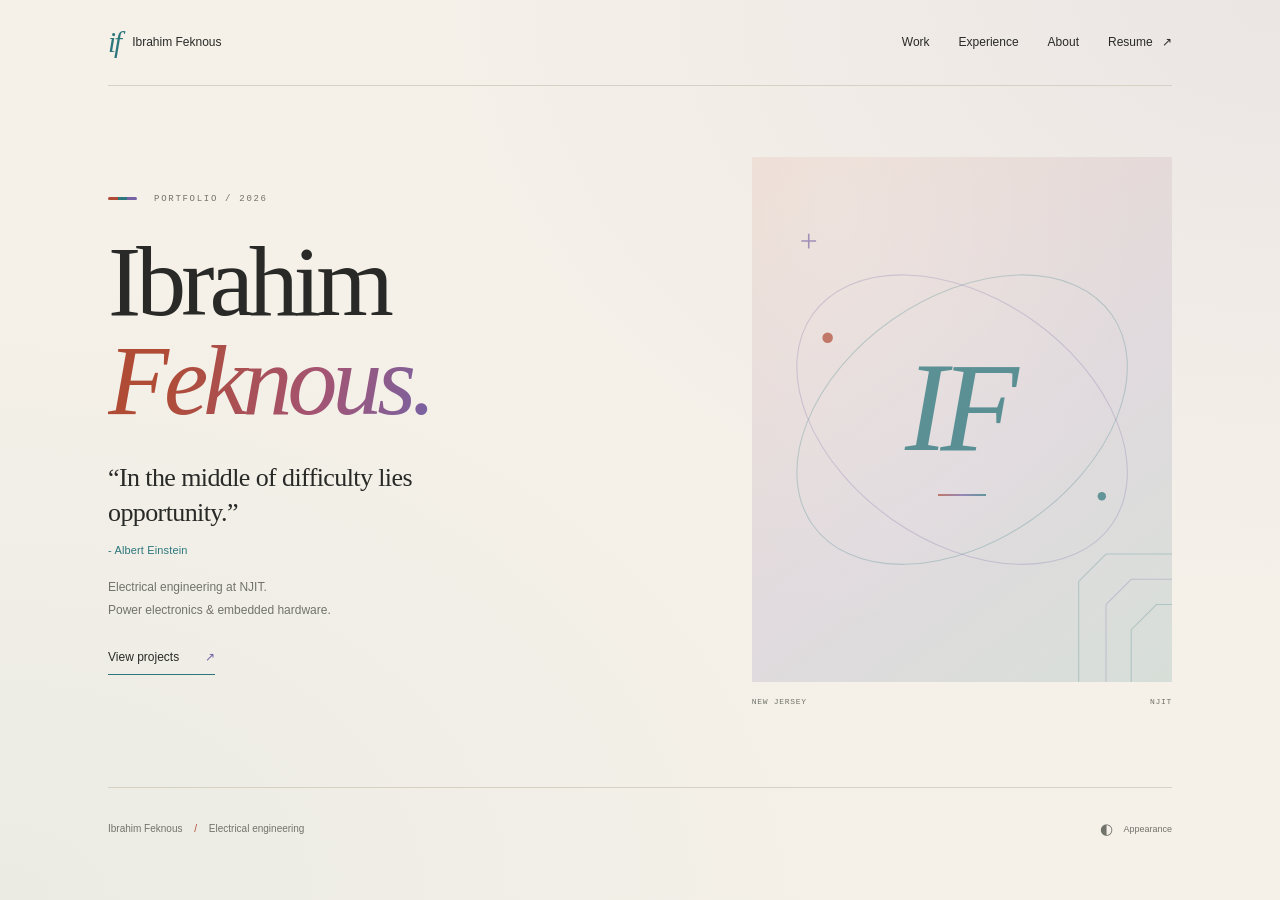
==== index.html @ 660dbc73 "Add homepage quote, orbit cursor, color accents and updated resume Add the requested quote and attri" ====
<!doctype html><html lang="en">
<head>
<meta charset="utf-8">
<meta name="viewport" content="width=device-width,initial-scale=1">
<meta name="theme-color" content="#f5f1e9">
<meta name="description" content="Ibrahim Feknous. Electrical engineering at NJIT. Power electronics, embedded hardware, and energy systems.">
<link rel="icon" href="favicon.svg" type="image/svg+xml">
<link rel="stylesheet" href="styles.css">
<link rel="stylesheet" href="color.css">
<script src="content.js" defer>
</script>
<script src="app.js" defer>
</script>
<script src="portfolio-effects.js" defer>
</script>
<title>Ibrahim Feknous | Electrical Engineering</title>
</head>
<body class="home">
<div class="shell"><a class="skip" href="#main">Skip to content</a>
<header class="site-header"><a class="identity" href="index.html"><span class="logo">if</span><span>Ibrahim Feknous</span></a>
<nav aria-label="Main navigation"><a href="projects.html">Work</a><a href="experience.html">Experience</a><a href="about.html">About</a><a class="resume" href="ibrahim-feknous-resume.pdf" target="_blank" rel="noopener">Resume <span aria-hidden="true">↗</span></a>
</nav>
</header>
<main id="main">
<section class="home-hero">
<div class="hero-copy">
<p class="eyebrow"><span class="small-line"></span> PORTFOLIO / 2026</p>
<h1>Ibrahim<br><em>Feknous.</em>
</h1>
<blockquote class="intro home-quote"><p>“In the middle of difficulty lies opportunity.”</p><cite>- Albert Einstein</cite></blockquote>
<p class="hero-description">Electrical engineering at NJIT.<br>Power electronics &amp; embedded hardware.</p><a class="inline-link" href="projects.html">View projects <span aria-hidden="true">↗</span></a>
</div>
<figure class="portrait">
<div class="portrait-media" id="portrait-media">
<div class="portrait-fallback" aria-hidden="true"><span class="portrait-initials">IF</span><span class="portrait-rule"></span>
</div>
</div>
<figcaption><span>NEW JERSEY</span><span>NJIT</span>
</figcaption>
</figure>
</section>
</main>
<footer class="site-footer"><span>Ibrahim Feknous <span class="footer-dot">/</span> Electrical engineering</span>
<div class="socials" data-contact-links>
</div><button class="theme-toggle" aria-label="Switch to dark mode">◐ <span>Appearance</span></button>
</footer>
</div>
<dialog id="image-dialog" aria-label="Image viewer"><button class="image-close" aria-label="Close image">Close ×</button>
<figure><img alt="">
<figcaption>
</figcaption>
</figure>
</dialog>
</body></html>
---- styles.css ----
:root{color-scheme:light;--bg:#f5f1e9;--fg:#292a27;--sub:#72736b;--line:#d6d0c5;--accent:#a94c35;--photo:#e6ded2;--soft:#eee8de;--serif:Georgia,'Times New Roman',serif;--sans:'Segoe UI',Arial,sans-serif;--mono:'Courier New',monospace}html[data-theme=dark]{color-scheme:dark;--bg:#252622;--fg:#eeece4;--sub:#b2b1a7;--line:#48483e;--accent:#de9178;--photo:#38382f;--soft:#303129}*{box-sizing:border-box}html{scroll-behavior:smooth}body{margin:0;background:var(--bg);color:var(--fg);font:15px/1.8 var(--sans)}a{color:inherit;text-decoration:none}button{font:inherit}a,button{-webkit-tap-highlight-color:transparent}a:focus-visible,button:focus-visible{outline:2px solid var(--accent);outline-offset:5px}a:hover{color:var(--accent)}h1,h2,h3,p,figure{margin:0}h1,h2,h3{font-family:var(--serif);font-weight:400;line-height:1.12}h1 em{font-weight:400;color:var(--accent)}::selection{background:var(--photo)}.shell{max-width:1160px;margin:auto;padding:0 48px}.site-header{display:flex;align-items:center;justify-content:space-between;gap:25px;padding:28px 0;border-bottom:1px solid var(--line)}.identity{display:flex;align-items:center;gap:12px;font-size:12px;font-weight:500}.logo{font:italic 29px/1 var(--serif);letter-spacing:-2px;color:var(--accent)}.site-header nav{display:flex;align-items:center;gap:29px;font-size:12px}.site-header nav [aria-current=page]{color:var(--accent)}.resume span{margin-left:6px}.home-hero{display:grid;grid-template-columns:1.1fr .85fr;gap:100px;padding:71px 0 63px;align-items:center}.eyebrow,.aside-label{font:9px/1.7 var(--mono);letter-spacing:1.7px;color:var(--sub)}.small-line{display:inline-block;vertical-align:middle;width:23px;height:1px;background:var(--accent);margin-right:10px}.home h1{font-size:clamp(70px,7.8vw,104px);line-height:.99;letter-spacing:-5px;margin-top:26px}.home h1 em{font-style:italic}.intro{font-family:var(--serif);font-size:26px;line-height:1.35;letter-spacing:-.6px;margin-top:29px}.hero-description{max-width:350px;font-size:12px;line-height:1.9;color:var(--sub);margin-top:17px}.inline-link{display:inline-block;margin-top:25px;font-size:12px;border-bottom:1px solid var(--fg);padding-bottom:5px}.inline-link span{margin-left:23px;color:var(--accent)}.portrait-media{aspect-ratio:4/5;background:var(--photo);position:relative;overflow:hidden}.portrait-fallback{position:absolute;inset:0;display:flex;flex-direction:column;align-items:center;justify-content:center;background:radial-gradient(ellipse at 20% 10%,#ffffff38,transparent 65%)}.portrait-initials{font:italic clamp(70px,10vw,134px)/1 var(--serif);color:var(--accent);opacity:.75;letter-spacing:-10px;padding-right:10px}.portrait-rule{width:40px;height:1px;background:var(--accent);opacity:.5;margin-top:23px}.portrait figcaption{display:flex;justify-content:space-between;font:8px/1.6 var(--mono);letter-spacing:.7px;color:var(--sub);margin-top:14px}.site-footer{margin-top:45px;border-top:1px solid var(--line);padding:23px 0 30px;display:flex;align-items:center;justify-content:space-between;gap:20px;font-size:10px;color:var(--sub)}.home .site-footer{margin-top:15px}.footer-dot{margin:0 9px;color:var(--accent)}.theme-toggle{border:0;background:none;padding:4px 0;color:var(--sub);font-size:15px;cursor:pointer}.theme-toggle span{font-size:9px;vertical-align:2px;margin-left:6px}.socials{display:flex;flex-wrap:wrap;gap:17px;font-size:10px}.page-title{padding:65px 0 49px}.page-title h1{font-size:65px;letter-spacing:-2.8px;margin-top:20px}.work-title{display:flex;align-items:flex-end;justify-content:space-between;gap:30px}.work-title>p{font-size:12px;color:var(--sub);padding-bottom:6px}.about-layout,.experience-layout{display:grid;grid-template-columns:240px 1fr;gap:80px}.about-layout aside{border-top:1px solid var(--line);padding-top:22px;font-size:11px;color:var(--sub);line-height:1.9}.aside-name{font:21px var(--serif);color:var(--fg);margin:18px 0 9px}.prose{font-size:14px;line-height:1.95}.prose>p{margin-bottom:23px;color:var(--sub)}.prose .large-copy{font:27px/1.4 var(--serif);color:var(--fg);letter-spacing:-.5px;margin-bottom:25px}.about-block{border-top:1px solid var(--line);padding-top:22px;margin-top:28px}.about-block h2{font-size:22px;margin-bottom:13px}.about-block p{font-size:12px;color:var(--sub)}.skill-list{line-height:2.2}.experience-layout>.aside-label{padding-top:22px;border-top:1px solid var(--line)}.experience-item{padding:23px 0 29px;border-top:1px solid var(--line)}.experience-item h3{font-size:25px;letter-spacing:-.6px}.role{font-size:12px;color:var(--sub);margin-top:6px}.date{font:9px/1.8 var(--mono);color:var(--sub)}.experience-item .date{display:block;margin-top:5px}.experience-item ul{font-size:12px;line-height:1.95;padding-left:17px;margin:17px 0 0;color:var(--sub)}.experience-item li+li{margin-top:7px}.leadership-section{margin-top:30px}.leadership-item{border-top:1px solid var(--line);padding:23px 0 28px}.leadership-item h3{font-size:25px}.leadership-item>p:last-child{font-size:12px;line-height:1.95;color:var(--sub);margin-top:15px}.work-row{border-top:1px solid var(--line);padding:26px 0;display:grid;grid-template-columns:180px 1fr 25px;gap:33px;align-items:center}.work-row:last-child{border-bottom:1px solid var(--line)}.work-cover{width:180px;aspect-ratio:4/3;background:var(--photo);position:relative;overflow:hidden}.work-fallback{height:100%;display:flex;align-items:center;justify-content:center;flex-direction:column;color:var(--accent);gap:11px}.work-fallback .work-number{font:italic 48px/1 var(--serif);letter-spacing:-3px}.work-fallback .work-type{font:7px var(--mono);letter-spacing:1.7px;color:var(--sub)}.work-title-line{display:flex;justify-content:space-between;gap:15px;align-items:baseline}.work-copy h2{font-size:29px;letter-spacing:-.7px}.work-row:hover h2{color:var(--accent)}.work-copy .date{margin-top:9px;display:block}.work-copy>p{font-size:12px;color:var(--sub);margin-top:12px;max-width:540px;line-height:1.85}.work-arrow{font-size:19px;color:var(--accent)}.project-back{display:inline-block;font-size:11px;color:var(--sub);margin-top:35px}.detail-title{padding:35px 0 30px;max-width:820px}.detail-title h1{font-size:59px;letter-spacing:-2px;margin-top:15px}.detail-meta{display:flex;flex-wrap:wrap;gap:25px;margin-top:22px;font:10px/1.7 var(--mono);color:var(--sub)}.detail-cover{aspect-ratio:16/8;background:var(--photo);position:relative;overflow:hidden;margin:8px 0 40px}.detail-cover .work-number{font-size:95px}.detail-cover .work-type{font-size:10px}.detail-layout{display:grid;grid-template-columns:240px 1fr;gap:80px}.detail-overview{font:25px/1.5 var(--serif);letter-spacing:-.4px}.detail-body h2{font:10px/1.7 var(--mono);letter-spacing:1.7px;color:var(--sub);margin:30px 0 15px}.detail-body ul{padding-left:19px;font-size:13px;line-height:1.95;color:var(--sub);margin:0}.detail-body li+li{margin-top:11px}.detail-note{font-size:11px;line-height:1.9;color:var(--sub);border-top:1px solid var(--line);margin-top:27px;padding-top:19px}.detail-tools{font-size:12px;line-height:2;color:var(--sub)}.detail-aside .aside-label{margin-bottom:15px}.detail-aside{border-top:1px solid var(--line);padding-top:20px}.detail-next{border-top:1px solid var(--line);padding-top:24px;margin-top:45px;display:flex;align-items:center;justify-content:space-between;gap:25px;font-size:12px}.detail-next a{color:var(--accent)}.gallery{display:grid;grid-template-columns:repeat(2,minmax(0,1fr));gap:24px;margin-top:35px}.gallery:empty{display:none}.gallery figure{min-width:0}.gallery-media{aspect-ratio:4/3;background:var(--photo);overflow:hidden}.gallery figcaption{font-size:10px;line-height:1.8;color:var(--sub);margin-top:9px}.photo-image{display:block;width:100%;height:100%;object-fit:cover;position:relative;z-index:1}.photo-button{position:absolute;inset:0;width:100%;height:100%;padding:0;border:0;cursor:zoom-in;background:none}.gallery-media{position:relative}.portrait-media .photo-image{position:absolute;inset:0}dialog{border:1px solid var(--line);padding:18px;background:var(--bg);color:var(--fg);max-width:min(1000px,95vw);max-height:92vh}dialog::backdrop{background:#181913d9;backdrop-filter:blur(4px)}.image-close{display:block;margin-left:auto;border:0;background:none;color:var(--fg);padding:0 0 12px;cursor:pointer;font-size:12px}dialog img{display:block;max-width:100%;max-height:75vh;object-fit:contain;margin:auto}dialog figcaption{font-size:11px;color:var(--sub);padding-top:10px}.skip{position:absolute;top:-90px;left:15px;background:var(--fg);color:var(--bg);padding:8px;z-index:50}.skip:focus{top:8px}.not-found{padding:80px 0}.not-found h1{font-size:50px;margin-bottom:25px}
@media(max-width:1000px){.shell{padding:0 32px}.home-hero{gap:55px}.home h1{font-size:85px}.about-layout,.experience-layout,.detail-layout{grid-template-columns:190px 1fr;gap:50px}.work-row{grid-template-columns:150px 1fr 20px;gap:27px}.work-cover{width:150px}.work-copy h2{font-size:26px}}
@media(max-width:720px){.shell{padding:0 24px}.site-header{padding:24px 0;gap:15px}.identity>span:last-child{display:none}.site-header nav{gap:20px;font-size:11px}.home-hero{grid-template-columns:1fr 1fr;gap:25px;padding:49px 0 40px}.home h1{font-size:68px;letter-spacing:-3px}.eyebrow{font-size:8px;letter-spacing:1px}.small-line{width:15px;margin-right:5px}.intro{font-size:22px;margin-top:24px}.hero-description{font-size:11px}.portrait-initials{font-size:80px}.portrait figcaption{font-size:6px;flex-wrap:wrap;gap:4px}.site-footer{flex-wrap:wrap;gap:15px;font-size:9px}.page-title{padding:45px 0 35px}.page-title h1{font-size:52px;letter-spacing:-2px}.work-title{flex-direction:column;align-items:flex-start;gap:20px}.about-layout,.experience-layout,.detail-layout{grid-template-columns:1fr;gap:25px}.about-layout aside{display:none}.experience-layout>.aside-label{border:0;padding:0}.experience-item h3,.leadership-item h3{font-size:24px}.leadership-section{margin-top:30px}.work-row{grid-template-columns:110px 1fr 16px;gap:18px;padding:23px 0}.work-cover{width:110px}.work-copy h2{font-size:24px}.work-copy>p{font-size:11px;line-height:1.8;margin-top:8px}.work-copy .date{font-size:8px;line-height:1.8}.work-number{font-size:38px!important}.work-type{font-size:6px!important;letter-spacing:1px!important}.work-arrow{font-size:16px}.detail-title h1{font-size:45px}.detail-cover{margin-bottom:28px}.detail-cover .work-number{font-size:75px!important}.detail-aside{display:flex;gap:20px;align-items:baseline}.detail-aside .aside-label{white-space:nowrap;margin:0}.detail-overview{font-size:23px}.gallery{gap:17px}.theme-toggle span{display:none}}
@media(max-width:480px){.home-hero{grid-template-columns:1fr;gap:35px;padding-top:39px}.hero-copy{max-width:360px}.home h1{font-size:83px;letter-spacing:-4px}.intro{font-size:24px}.intro br{display:none}.hero-description{font-size:12px;max-width:350px}.portrait{width:100%;max-width:350px;margin-left:auto}.portrait-media{aspect-ratio:5/4}.portrait-initials{font-size:105px}.portrait figcaption{font-size:7px}.portrait-rule{margin-top:15px}.site-header nav{gap:17px;font-size:10px}.page-title h1{font-size:47px}.work-row{grid-template-columns:83px 1fr 12px;gap:16px}.work-cover{width:83px;aspect-ratio:1}.work-copy h2{font-size:22px;line-height:1.2}.work-copy>p{display:none}.work-number{font-size:32px!important}.work-type{font-size:5px!important}.work-copy .date{font-size:7px}.detail-title h1{font-size:39px}.detail-cover{aspect-ratio:4/3}.detail-meta{gap:8px 18px;font-size:8px}.detail-next{font-size:11px}.gallery{grid-template-columns:1fr}.prose .large-copy{font-size:25px}}
@media(prefers-reduced-motion:reduce){html{scroll-behavior:auto}}

.work-cover>.photo-image{position:absolute;inset:0}
---- color.css ----
/* A little color, without changing the portfolio's layout. */
:root {
  --teal: #2d777c;
  --violet: #7663a5;
  --accent: #b04c36;
}
html[data-theme=dark] {
  --teal: #79c6c1;
  --violet: #b4a0e0;
  --accent: #eea18a;
}
body {
  min-height: 100vh;
  background-image:
    radial-gradient(ellipse at 100% 0, color-mix(in srgb, var(--violet) 8%, transparent), transparent 48%),
    radial-gradient(ellipse at 0 100%, color-mix(in srgb, var(--teal) 5%, transparent), transparent 50%);
}
.logo { color: var(--teal); }
.small-line {
  width: 29px;
  height: 3px;
  border-radius: 2px;
  background: linear-gradient(90deg, var(--accent) 33%, var(--teal) 33% 66%, var(--violet) 66%);
}
.home h1 em {
  background: linear-gradient(105deg, var(--accent) 20%, #a45472 65%, var(--violet));
  color: transparent;
  background-clip: text;
  -webkit-background-clip: text;
}
html[data-theme=dark] .home h1 em {
  background-image: linear-gradient(105deg, var(--accent), #e4a5c2 65%, var(--violet));
}
.home-quote {
  margin: 29px 0 0;
  max-width: 390px;
  position: relative;
}
.home-quote p { margin: 0; }
.home-quote cite {
  display: block;
  margin-top: 12px;
  font: normal 11px/1.6 var(--sans);
  letter-spacing: .15px;
  color: var(--teal);
}
.portrait-media {
  background: linear-gradient(145deg,
    color-mix(in srgb, var(--accent) 14%, var(--bg)),
    color-mix(in srgb, var(--violet) 16%, var(--bg)) 57%,
    color-mix(in srgb, var(--teal) 15%, var(--bg)));
}
.portrait-fallback { isolation: isolate; }
.portrait-initials {
  position: relative;
  z-index: 1;
  color: var(--teal);
  letter-spacing: -7px;
  padding-right: 7px;
}
.portrait-rule {
  position: relative;
  z-index: 1;
  width: 48px;
  height: 2px;
  opacity: .7;
  background: linear-gradient(90deg, var(--accent), var(--violet), var(--teal));
}
.inline-link {
  border-color: var(--teal);
  transition: color 180ms ease, border-color 180ms ease;
}
.inline-link:hover { color: var(--teal); border-color: var(--violet); }
.inline-link span { color: var(--violet); }
.site-header nav a:hover { color: var(--teal); }
.work-row:nth-child(3n+1) .work-cover {
  background: color-mix(in srgb, var(--teal) 12%, var(--bg));
}
.work-row:nth-child(3n+2) .work-cover {
  background: color-mix(in srgb, var(--violet) 14%, var(--bg));
}
.work-row:nth-child(3n+3) .work-cover {
  background: color-mix(in srgb, var(--accent) 12%, var(--bg));
}
.work-row:nth-child(3n+1) .work-number { color: var(--teal); }
.work-row:nth-child(3n+2) .work-number { color: var(--violet); }
.work-row:nth-child(3n+3) .work-number { color: var(--accent); }
.project-back:hover, .detail-next a { color: var(--teal); }
@media (forced-colors: active) {
  .home h1 em { background: none; color: CanvasText; }
}
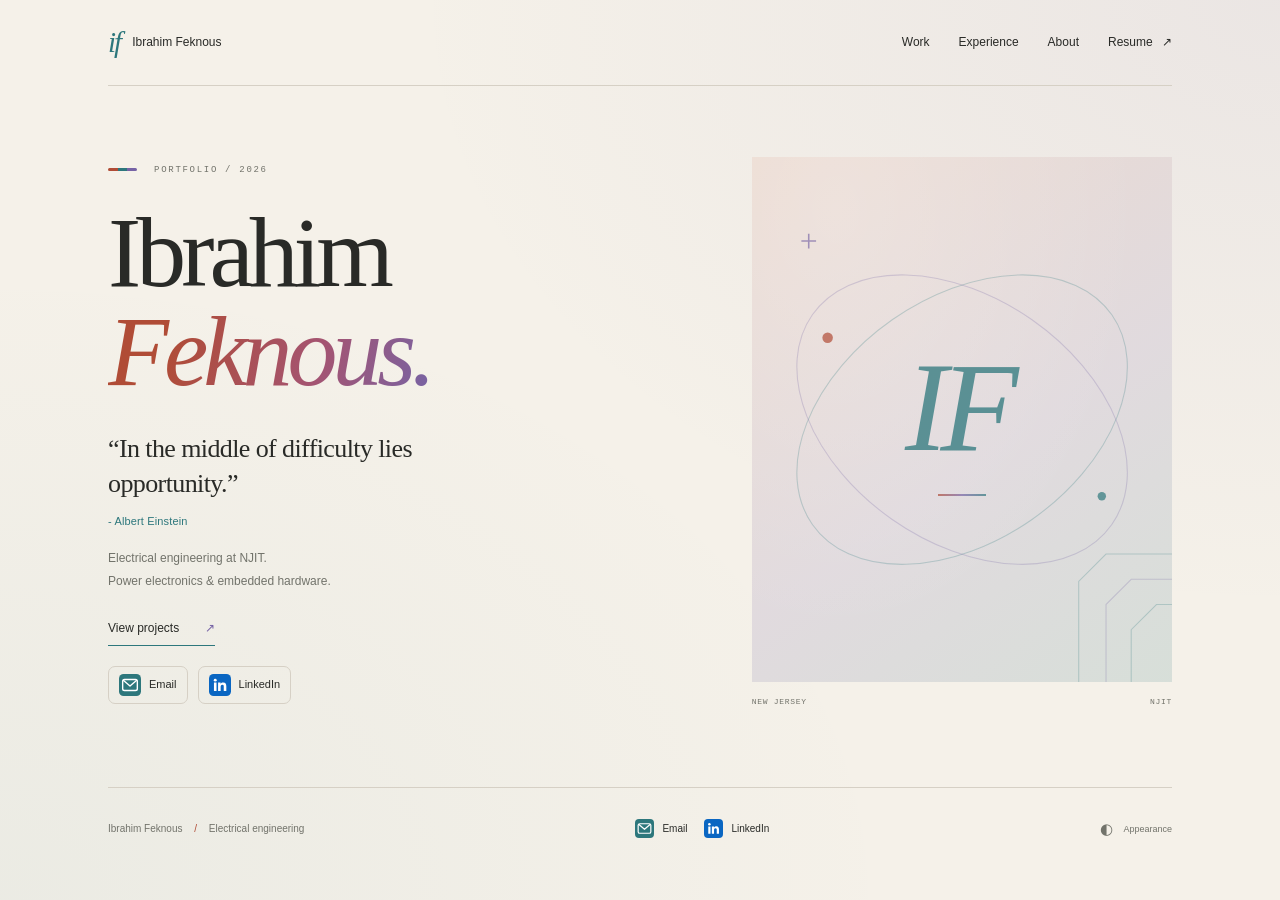
==== commit 4d903499: "Add LinkedIn and email image links and a portfolio editing guide Show accessible labeled contact ico" ====
--- a/index.html
+++ b/index.html
@@ -6,12 +6,12 @@
 <meta name="description" content="Ibrahim Feknous. Electrical engineering at NJIT. Power electronics, embedded hardware, and energy systems.">
 <link rel="icon" href="favicon.svg" type="image/svg+xml">
 <link rel="stylesheet" href="styles.css">
-<link rel="stylesheet" href="color.css">
-<script src="content.js" defer>
+<link rel="stylesheet" href="color.css?v=3">
+<script src="content.js?v=3" defer>
 </script>
-<script src="app.js" defer>
+<script src="app.js?v=3" defer>
 </script>
-<script src="portfolio-effects.js" defer>
+<script src="portfolio-effects.js?v=2" defer>
 </script>
 <title>Ibrahim Feknous | Electrical Engineering</title>
 </head>
@@ -29,6 +29,7 @@
 </h1>
 <blockquote class="intro home-quote"><p>“In the middle of difficulty lies opportunity.”</p><cite>- Albert Einstein</cite></blockquote>
 <p class="hero-description">Electrical engineering at NJIT.<br>Power electronics &amp; embedded hardware.</p><a class="inline-link" href="projects.html">View projects <span aria-hidden="true">↗</span></a>
+<div class="socials hero-socials" data-contact-links aria-label="Contact links"></div>
 </div>
 <figure class="portrait">
 <div class="portrait-media" id="portrait-media">
--- a/color.css
+++ b/color.css
@@ -86,6 +86,23 @@
 .work-row:nth-child(3n+2) .work-number { color: var(--violet); }
 .work-row:nth-child(3n+3) .work-number { color: var(--accent); }
 .project-back:hover, .detail-next a { color: var(--teal); }
+.hero-socials { margin-top: 20px; gap: 10px; }
+.contact-link {
+  display: inline-flex;
+  align-items: center;
+  gap: 8px;
+  padding: 7px 10px;
+  border: 1px solid var(--line);
+  border-radius: 7px;
+  font-size: 11px;
+  line-height: 1.5;
+  color: var(--fg);
+  transition: border-color 160ms ease, color 160ms ease;
+}
+.contact-icon { display: block; width: 22px; height: 22px; }
+.contact-link:hover { color: var(--teal); border-color: var(--teal); }
+.site-footer .contact-link { padding: 0; border: 0; border-radius: 0; font-size: 10px; }
+.site-footer .contact-icon { width: 19px; height: 19px; }
 @media (forced-colors: active) {
   .home h1 em { background: none; color: CanvasText; }
 }
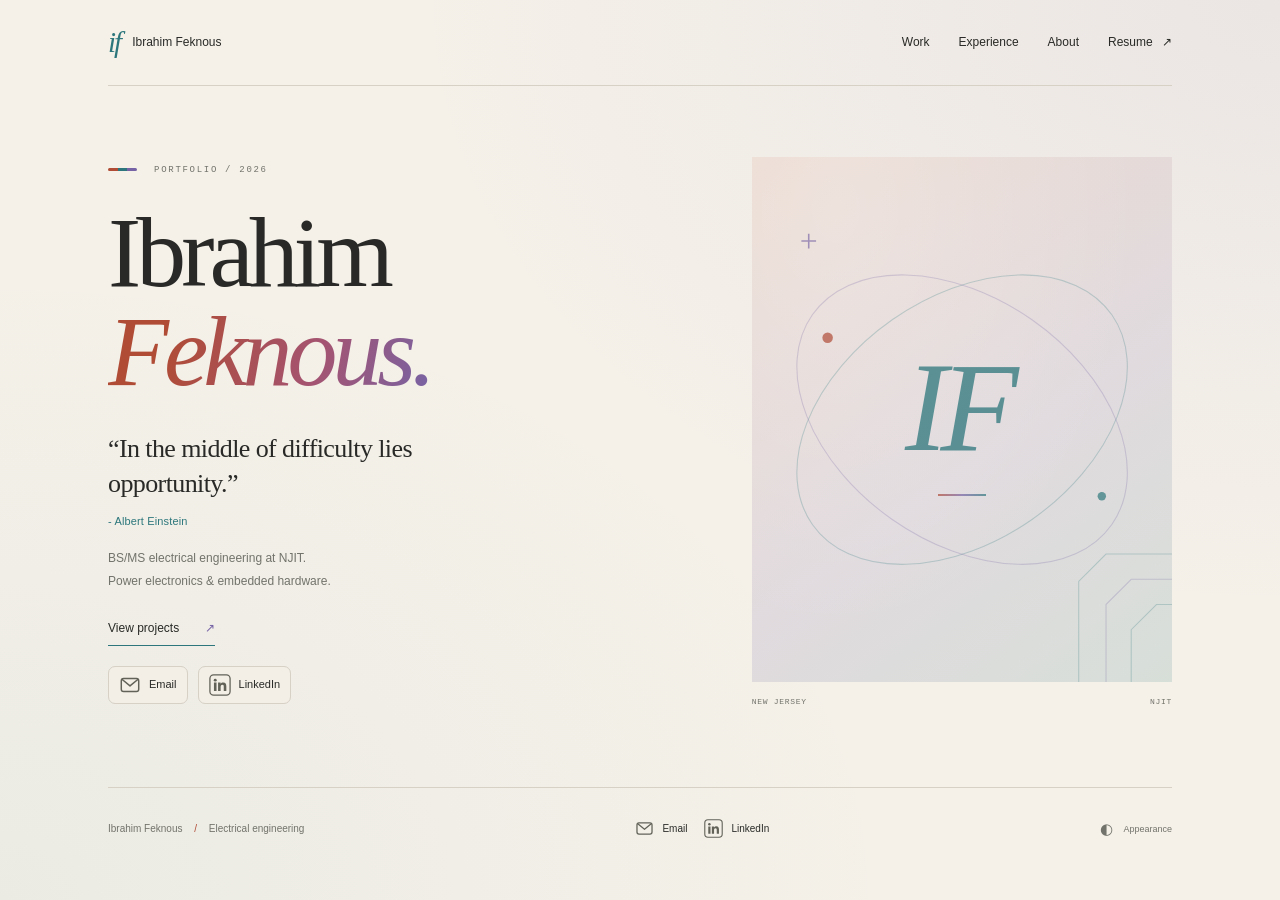
==== commit 7dc35adb: "Update BS/MS background, leadership, resume skills and neutral contact icons Expand the About sectio" ====
--- a/index.html
+++ b/index.html
@@ -3,13 +3,13 @@
 <meta charset="utf-8">
 <meta name="viewport" content="width=device-width,initial-scale=1">
 <meta name="theme-color" content="#f5f1e9">
-<meta name="description" content="Ibrahim Feknous. Electrical engineering at NJIT. Power electronics, embedded hardware, and energy systems.">
+<meta name="description" content="Ibrahim Feknous. BS/MS electrical engineering at NJIT. Power electronics, embedded hardware, and energy systems.">
 <link rel="icon" href="favicon.svg" type="image/svg+xml">
 <link rel="stylesheet" href="styles.css">
-<link rel="stylesheet" href="color.css?v=3">
-<script src="content.js?v=3" defer>
+<link rel="stylesheet" href="color.css?v=4">
+<script src="content.js?v=4" defer>
 </script>
-<script src="app.js?v=3" defer>
+<script src="app.js?v=4" defer>
 </script>
 <script src="portfolio-effects.js?v=2" defer>
 </script>
@@ -28,7 +28,7 @@
 <h1>Ibrahim<br><em>Feknous.</em>
 </h1>
 <blockquote class="intro home-quote"><p>“In the middle of difficulty lies opportunity.”</p><cite>- Albert Einstein</cite></blockquote>
-<p class="hero-description">Electrical engineering at NJIT.<br>Power electronics &amp; embedded hardware.</p><a class="inline-link" href="projects.html">View projects <span aria-hidden="true">↗</span></a>
+<p class="hero-description">BS/MS electrical engineering at NJIT.<br>Power electronics &amp; embedded hardware.</p><a class="inline-link" href="projects.html">View projects <span aria-hidden="true">↗</span></a>
 <div class="socials hero-socials" data-contact-links aria-label="Contact links"></div>
 </div>
 <figure class="portrait">
--- a/color.css
+++ b/color.css
@@ -97,12 +97,32 @@
   font-size: 11px;
   line-height: 1.5;
   color: var(--fg);
+  background: color-mix(in srgb, var(--bg) 92%, var(--line));
   transition: border-color 160ms ease, color 160ms ease;
 }
 .contact-icon { display: block; width: 22px; height: 22px; }
-.contact-link:hover { color: var(--teal); border-color: var(--teal); }
-.site-footer .contact-link { padding: 0; border: 0; border-radius: 0; font-size: 10px; }
+.contact-link:hover { color: var(--fg); border-color: var(--sub); }
+.site-footer .contact-link { padding: 0; border: 0; border-radius: 0; font-size: 10px; background: transparent; }
 .site-footer .contact-icon { width: 19px; height: 19px; }
+html[data-theme=dark] .contact-icon { filter: brightness(0) invert(.78); }
+.skill-group + .skill-group { margin-top: 20px; }
+.skill-group h3 { font: 12px/1.6 var(--sans); color: var(--fg); margin-bottom: 6px; }
+.skill-group p { font-size: 12px; line-height: 2; color: var(--sub); }
+.leadership-item.has-photo {
+  display: grid;
+  grid-template-columns: minmax(0, 1fr) 180px;
+  gap: 24px;
+  align-items: start;
+}
+.leadership-description { font-size: 12px; line-height: 1.95; color: var(--sub); margin-top: 15px; }
+.leadership-photo { position: relative; width: 180px; aspect-ratio: 4/3; overflow: hidden; background: var(--photo); }
+.portrait-media:has(.photo-image) { aspect-ratio: 4/5; }
+.leadership-project-link { display: inline-block; margin-top: 12px; font-size: 11px; color: var(--teal); border-bottom: 1px solid var(--line); }
+.gallery:has(> figure:only-child) { grid-template-columns: minmax(0, 1fr); max-width: 760px; }
+@media (max-width: 560px) {
+  .leadership-item.has-photo { grid-template-columns: minmax(0, 1fr); gap: 18px; }
+  .leadership-photo { width: min(100%, 300px); }
+}
 @media (forced-colors: active) {
   .home h1 em { background: none; color: CanvasText; }
 }
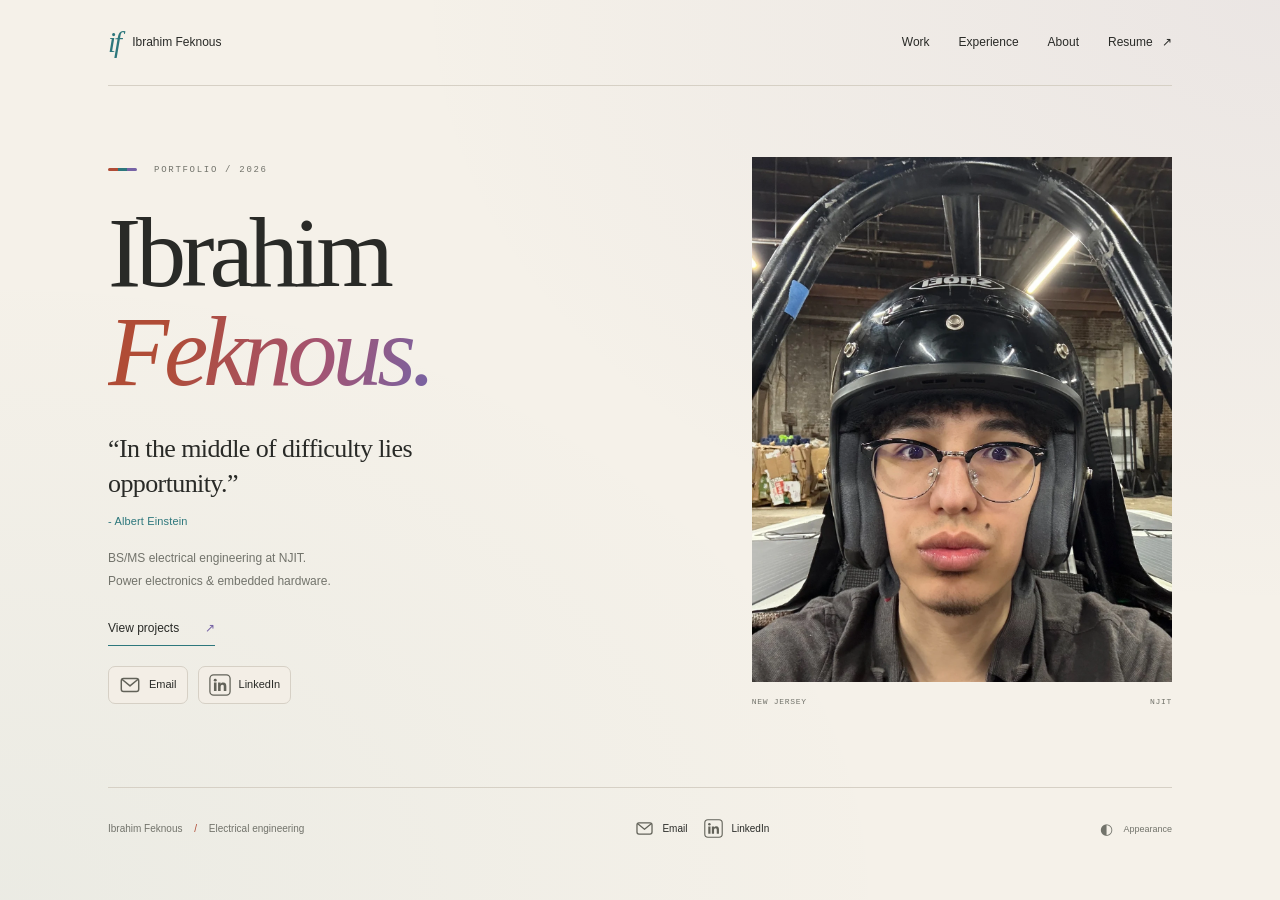
==== commit b6d9dc84: "Add portrait, project and leadership photos" ====
--- a/index.html
+++ b/index.html
@@ -7,7 +7,7 @@
 <link rel="icon" href="favicon.svg" type="image/svg+xml">
 <link rel="stylesheet" href="styles.css">
 <link rel="stylesheet" href="color.css?v=4">
-<script src="content.js?v=4" defer>
+<script src="content.js?v=5" defer>
 </script>
 <script src="app.js?v=4" defer>
 </script>
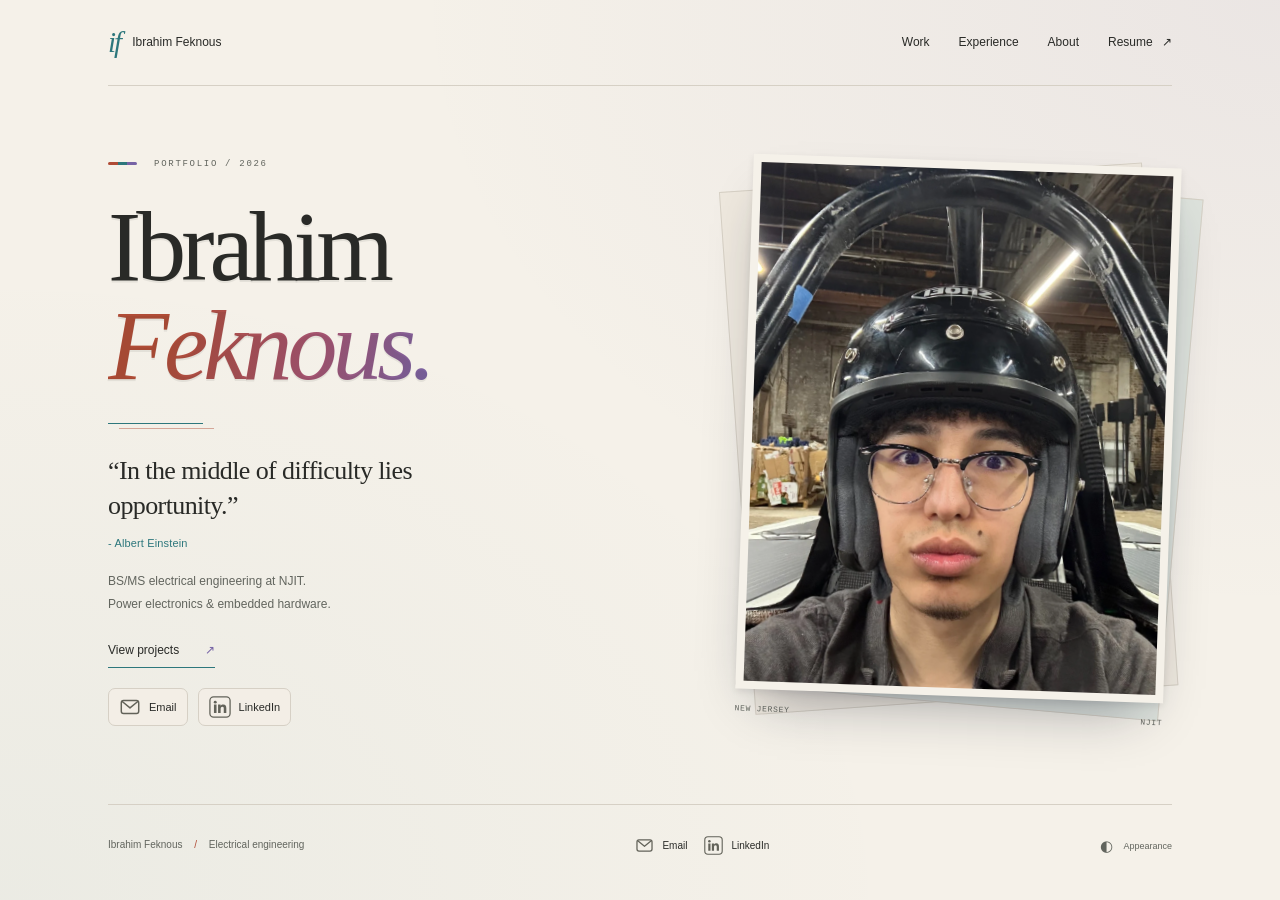
==== commit c8aa9085: "Refresh portfolio experience, resume, photos and dimensional styling" ====
--- a/index.html
+++ b/index.html
@@ -6,19 +6,19 @@
 <meta name="description" content="Ibrahim Feknous. BS/MS electrical engineering at NJIT. Power electronics, embedded hardware, and energy systems.">
 <link rel="icon" href="favicon.svg" type="image/svg+xml">
 <link rel="stylesheet" href="styles.css">
-<link rel="stylesheet" href="color.css?v=4">
-<script src="content.js?v=5" defer>
+<link rel="stylesheet" href="color.css?v=5">
+<script src="content.js?v=7" defer>
 </script>
-<script src="app.js?v=4" defer>
+<script src="app.js?v=5" defer>
 </script>
-<script src="portfolio-effects.js?v=2" defer>
+<script src="portfolio-effects.js?v=3" defer>
 </script>
 <title>Ibrahim Feknous | Electrical Engineering</title>
 </head>
 <body class="home">
 <div class="shell"><a class="skip" href="#main">Skip to content</a>
 <header class="site-header"><a class="identity" href="index.html"><span class="logo">if</span><span>Ibrahim Feknous</span></a>
-<nav aria-label="Main navigation"><a href="projects.html">Work</a><a href="experience.html">Experience</a><a href="about.html">About</a><a class="resume" href="ibrahim-feknous-resume.pdf" target="_blank" rel="noopener">Resume <span aria-hidden="true">↗</span></a>
+<nav aria-label="Main navigation"><a href="projects.html">Work</a><a href="experience.html">Experience</a><a href="about.html">About</a><a class="resume" href="ibrahim-feknous-resume.pdf?v=3" target="_blank" rel="noopener">Resume <span aria-hidden="true">↗</span></a>
 </nav>
 </header>
 <main id="main">
--- a/color.css
+++ b/color.css
@@ -126,3 +126,29 @@
 @media (forced-colors: active) {
   .home h1 em { background: none; color: CanvasText; }
 }
+/* Layered paper and dimensional photography. */
+:root{--sub:#62655e}
+html[data-theme=dark]{--sub:#bebdb3}
+.home-hero{perspective:1200px;gap:82px}
+.portrait{position:relative;transform:rotate(2deg);transition:transform .3s ease;isolation:isolate}
+.portrait:before,.portrait:after{content:'';position:absolute;inset:10px 2px 28px;border:1px solid var(--line);background:var(--soft);z-index:-1;transform:rotate(-6deg) translate(-10px,5px)}
+.portrait:after{transform:rotate(3deg) translate(12px,8px);background:color-mix(in srgb,var(--teal) 12%,var(--bg))}
+.portrait-media{border:8px solid var(--bg);box-shadow:0 28px 55px -25px #171c2b70,0 3px 8px #171c2b18;transform:perspective(1000px) rotateX(var(--tilt-x,0deg)) rotateY(var(--tilt-y,0deg));transition:transform .25s ease}
+.home h1{text-shadow:0 2px 0 color-mix(in srgb,var(--fg) 8%,transparent);position:relative}
+.home h1:after{content:'';display:block;height:1px;width:95px;background:var(--teal);margin-top:27px;box-shadow:11px 5px 0 color-mix(in srgb,var(--accent) 45%,transparent)}
+.site-header{position:relative}
+.page-title h1{font-style:italic}
+.experience-item,.leadership-item{position:relative;padding:28px 0 32px}
+.experience-item:before,.leadership-item:before{content:'';position:absolute;left:-24px;top:36px;width:5px;height:5px;background:var(--teal);border-radius:50%;box-shadow:0 0 0 4px color-mix(in srgb,var(--teal) 9%,transparent)}
+.leadership-points{font-size:12px;line-height:1.95;color:var(--sub);padding-left:17px;margin:16px 0 0}
+.leadership-points li+li{margin-top:8px}
+.organization-logo{display:block;width:150px;height:76px;object-fit:contain;object-position:left center;background:#fff;padding:10px;border:1px solid #e5e5df;border-radius:3px;margin-bottom:20px}
+.leadership-photo,.work-cover,.gallery-media,.detail-cover{border:1px solid color-mix(in srgb,var(--line) 70%,transparent);box-shadow:0 12px 25px -20px #20232388}
+.leadership-item.has-photo{grid-template-columns:minmax(0,1fr) 190px}
+.leadership-photo{width:190px}
+.leadership-project-link+.leadership-project-link{margin-left:16px}
+.work-cover{transition:transform .25s ease,box-shadow .25s ease}
+@media(hover:hover) and (prefers-reduced-motion:no-preference){.work-row:hover .work-cover{transform:perspective(700px) rotateY(-6deg) translateY(-4px);box-shadow:8px 18px 30px -20px #20232388}.contact-link:hover{transform:translateY(-2px)}}
+@media(max-width:720px){.home-hero{gap:35px}.experience-item:before,.leadership-item:before{display:none}}
+@media(max-width:560px){.leadership-item.has-photo{grid-template-columns:1fr}.leadership-photo{width:100%;max-width:340px}.portrait{transform:rotate(1deg)}}
+@media(prefers-reduced-motion:reduce){.portrait-media,.work-cover{transform:none!important;transition:none!important}}
